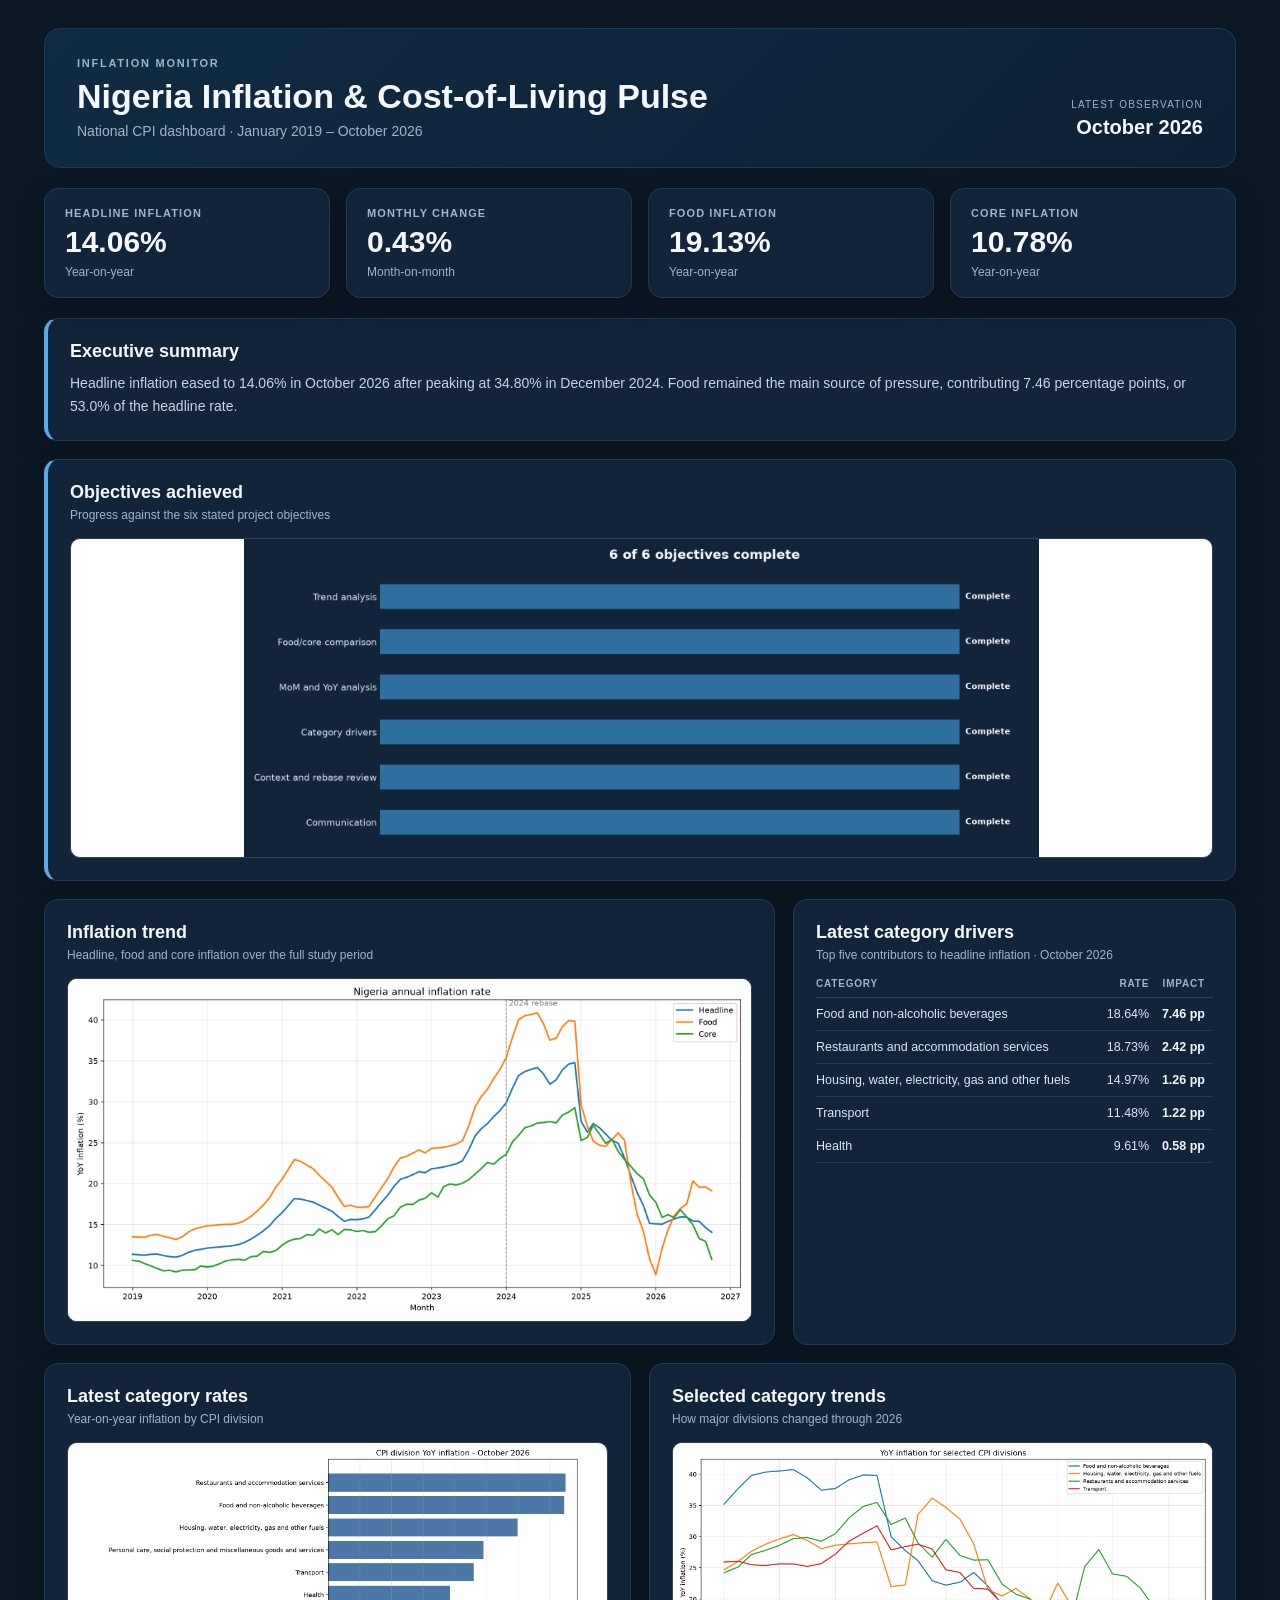
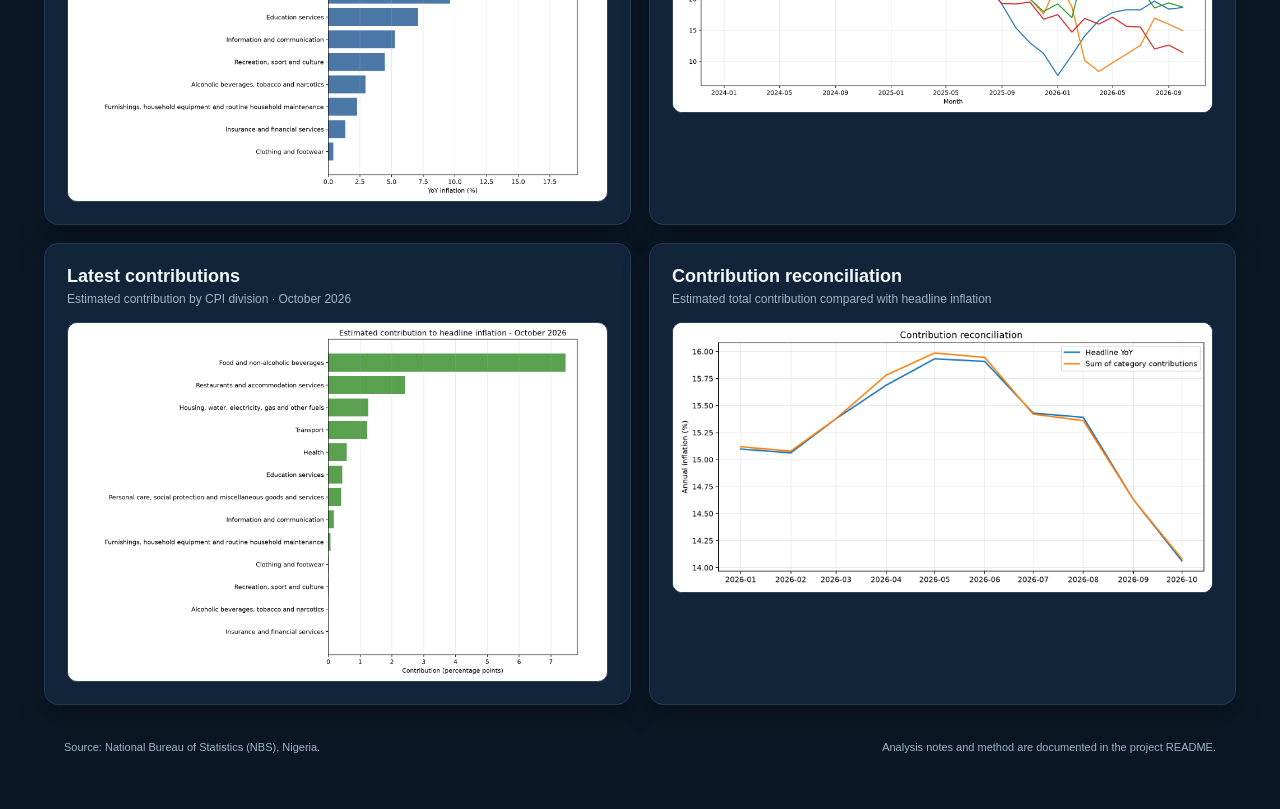
==== dashboard/index.html @ 1569b1d5 "Add dashboard source for language detection" ====
<!doctype html>
<html lang="en">
<head>
<meta charset="utf-8">
<meta name="viewport" content="width=device-width, initial-scale=1">
<title>Nigeria Inflation &amp; Cost-of-Living Pulse — Dashboard</title>
<link rel="stylesheet" href="dashboard.css">
</head>
<body>
<div class="dashboard">
  <header class="hero">
    <div>
      <div class="eyebrow">Inflation monitor</div>
      <h1>Nigeria Inflation &amp; Cost-of-Living Pulse</h1>
      <p>National CPI dashboard · January 2019 – October 2026</p>
    </div>
    <div class="period">
      <span>Latest observation</span>
      <strong>October 2026</strong>
    </div>
  </header>

  <section class="kpis">
    <div class="kpi">
      <div class="label">Headline inflation</div>
      <div class="value">14.06%</div>
      <span class="meta">Year-on-year</span>
    </div>
    <div class="kpi">
      <div class="label">Monthly change</div>
      <div class="value">0.43%</div>
      <span class="meta">Month-on-month</span>
    </div>
    <div class="kpi">
      <div class="label">Food inflation</div>
      <div class="value">19.13%</div>
      <span class="meta">Year-on-year</span>
    </div>
    <div class="kpi">
      <div class="label">Core inflation</div>
      <div class="value">10.78%</div>
      <span class="meta">Year-on-year</span>
    </div>
  </section>

  <section class="panel summary">
    <h2>Executive summary</h2>
    <p>Headline inflation eased to 14.06% in October 2026 after peaking at 34.80% in December 2024. Food remained the main source of pressure, contributing 7.46 percentage points, or 53.0% of the headline rate.</p>
  </section>

  <section class="panel objectives">
    <h2>Objectives achieved</h2>
    <p class="kicker">Progress against the six stated project objectives</p>
    <div class="chart"><img src="objectives_achieved.png" alt="All six project objectives marked complete"></div>
  </section>

  <div class="main-grid">
    <section class="panel primary">
      <h2>Inflation trend</h2>
      <p class="kicker">Headline, food and core inflation over the full study period</p>
      <div class="chart"><img src="inflation_trends.png" alt="Headline, food and core inflation trend"></div>
    </section>

    <section class="panel">
      <h2>Latest category drivers</h2>
      <p class="kicker">Top five contributors to headline inflation · October 2026</p>
      <table>
        <thead>
          <tr><th>Category</th><th class="num">Rate</th><th class="num">Impact</th></tr>
        </thead>
        <tbody><tr><td>Food and non-alcoholic beverages</td><td class='num'>18.64%</td><td class='num strong'>7.46 pp</td></tr><tr><td>Restaurants and accommodation services</td><td class='num'>18.73%</td><td class='num strong'>2.42 pp</td></tr><tr><td>Housing, water, electricity, gas and other fuels</td><td class='num'>14.97%</td><td class='num strong'>1.26 pp</td></tr><tr><td>Transport</td><td class='num'>11.48%</td><td class='num strong'>1.22 pp</td></tr><tr><td>Health</td><td class='num'>9.61%</td><td class='num strong'>0.58 pp</td></tr></tbody>
      </table>
    </section>
  </div>

  <div class="chart-grid">
    <section class="panel">
      <h2>Latest category rates</h2>
      <p class="kicker">Year-on-year inflation by CPI division</p>
      <div class="chart"><img src="category_yoy_latest.png" alt="Latest CPI division inflation rates"></div>
    </section>

    <section class="panel">
      <h2>Selected category trends</h2>
      <p class="kicker">How major divisions changed through 2026</p>
      <div class="chart"><img src="key_category_trends.png" alt="Selected CPI division trends"></div>
    </section>

    <section class="panel">
      <h2>Latest contributions</h2>
      <p class="kicker">Estimated contribution by CPI division · October 2026</p>
      <div class="chart"><img src="weighted_contribution_latest.png" alt="Estimated category contributions"></div>
    </section>

    <section class="panel">
      <h2>Contribution reconciliation</h2>
      <p class="kicker">Estimated total contribution compared with headline inflation</p>
      <div class="chart"><img src="contribution_reconciliation.png" alt="Contribution reconciliation"></div>
    </section>
  </div>

  <footer>
    <span>Source: National Bureau of Statistics (NBS), Nigeria.</span>
    <span>Analysis notes and method are documented in the project README.</span>
  </footer>
</div>
</body>
</html>
---- dashboard/dashboard.css ----
* { box-sizing: border-box; }
body {
  margin: 0;
  font-family: Segoe UI, Arial, sans-serif;
  color: #dbe7f3;
  background: #0b1725;
}
.dashboard { max-width: 1240px; margin: 0 auto; padding: 28px 24px 40px; }
.hero {
  background: linear-gradient(135deg, #102b43, #0d2135);
  border: 1px solid #1e3a55;
  border-radius: 16px;
  padding: 28px 32px;
  display: flex;
  align-items: flex-end;
  justify-content: space-between;
  gap: 24px;
}
.eyebrow {
  font-size: 11px;
  letter-spacing: .16em;
  text-transform: uppercase;
  color: #9fb4c9;
  font-weight: 700;
}
.hero h1 { margin: 8px 0 7px; font-size: clamp(24px, 3vw, 34px); line-height: 1.15; color: #f4f8fc; }
.hero p { margin: 0; color: #9fb4c9; font-size: 14px; }
.period { text-align: right; min-width: 170px; }
.period span { display: block; font-size: 10px; letter-spacing: .12em; text-transform: uppercase; color: #9fb4c9; }
.period strong { display: block; margin-top: 6px; font-size: 20px; color: #f4f8fc; }
.kpis {
  display: grid;
  grid-template-columns: repeat(4, minmax(0, 1fr));
  gap: 16px;
  margin: 20px 0;
}
.kpi, .panel {
  background: #11243a;
  border: 1px solid #213b56;
  border-radius: 14px;
  padding: 18px 20px;
  box-shadow: 0 12px 28px rgba(0, 0, 0, .22);
}
.panel { padding: 22px; }
.kpi .label { font-size: 11px; letter-spacing: .1em; text-transform: uppercase; color: #9fb4c9; font-weight: 800; }
.kpi .value { margin-top: 8px; font-size: 30px; font-weight: 800; color: #f4f8fc; line-height: 1; }
.kpi .meta { display: block; margin-top: 8px; color: #9fb4c9; font-size: 12px; }
.panel h2 { margin: 0; font-size: 18px; color: #f4f8fc; }
.kicker { margin: 5px 0 16px; color: #9fb4c9; font-size: 12px; }
.summary { margin-bottom: 18px; border-left: 4px solid #5aa9e6; }
.summary p { margin: 10px 0 0; font-size: 14px; line-height: 1.65; color: #c6d5e4; }
.objectives { margin-bottom: 18px; border-left: 4px solid #5aa9e6; }
.objectives .chart img { max-height: 320px; }
.main-grid, .chart-grid { display: grid; gap: 18px; }
.main-grid { grid-template-columns: minmax(0, 1.65fr) minmax(320px, 1fr); align-items: stretch; }
.chart-grid { grid-template-columns: repeat(2, minmax(0, 1fr)); margin-top: 18px; }
.chart img {
  display: block;
  width: 100%;
  max-height: 360px;
  object-fit: contain;
  background: #fff;
  border: 1px solid #2b425b;
  border-radius: 10px;
}
.primary .chart img { max-height: 430px; }
table { width: 100%; border-collapse: collapse; font-size: 12.5px; }
th {
  text-align: left;
  font-size: 10px;
  letter-spacing: .08em;
  text-transform: uppercase;
  color: #9fb4c9;
  padding: 0 8px 8px 0;
  border-bottom: 1px solid #2b425b;
}
td { padding: 9px 8px 9px 0; border-bottom: 1px solid #213b56; vertical-align: top; }
.num { text-align: right; white-space: nowrap; }
.strong { font-weight: 800; color: #f4f8fc; }
footer {
  margin-top: 20px;
  padding: 16px 20px;
  display: flex;
  justify-content: space-between;
  gap: 16px;
  flex-wrap: wrap;
  color: #9fb4c9;
  font-size: 11px;
}
@media (max-width: 980px) {
  .kpis { grid-template-columns: repeat(2, minmax(0, 1fr)); }
  .main-grid, .chart-grid { grid-template-columns: 1fr; }
}
@media (max-width: 620px) {
  .dashboard { padding: 16px 12px 28px; }
  .hero { align-items: flex-start; flex-direction: column; padding: 22px; }
  .period { text-align: left; }
  .kpis { grid-template-columns: 1fr; }
  .panel { padding: 18px; }
}
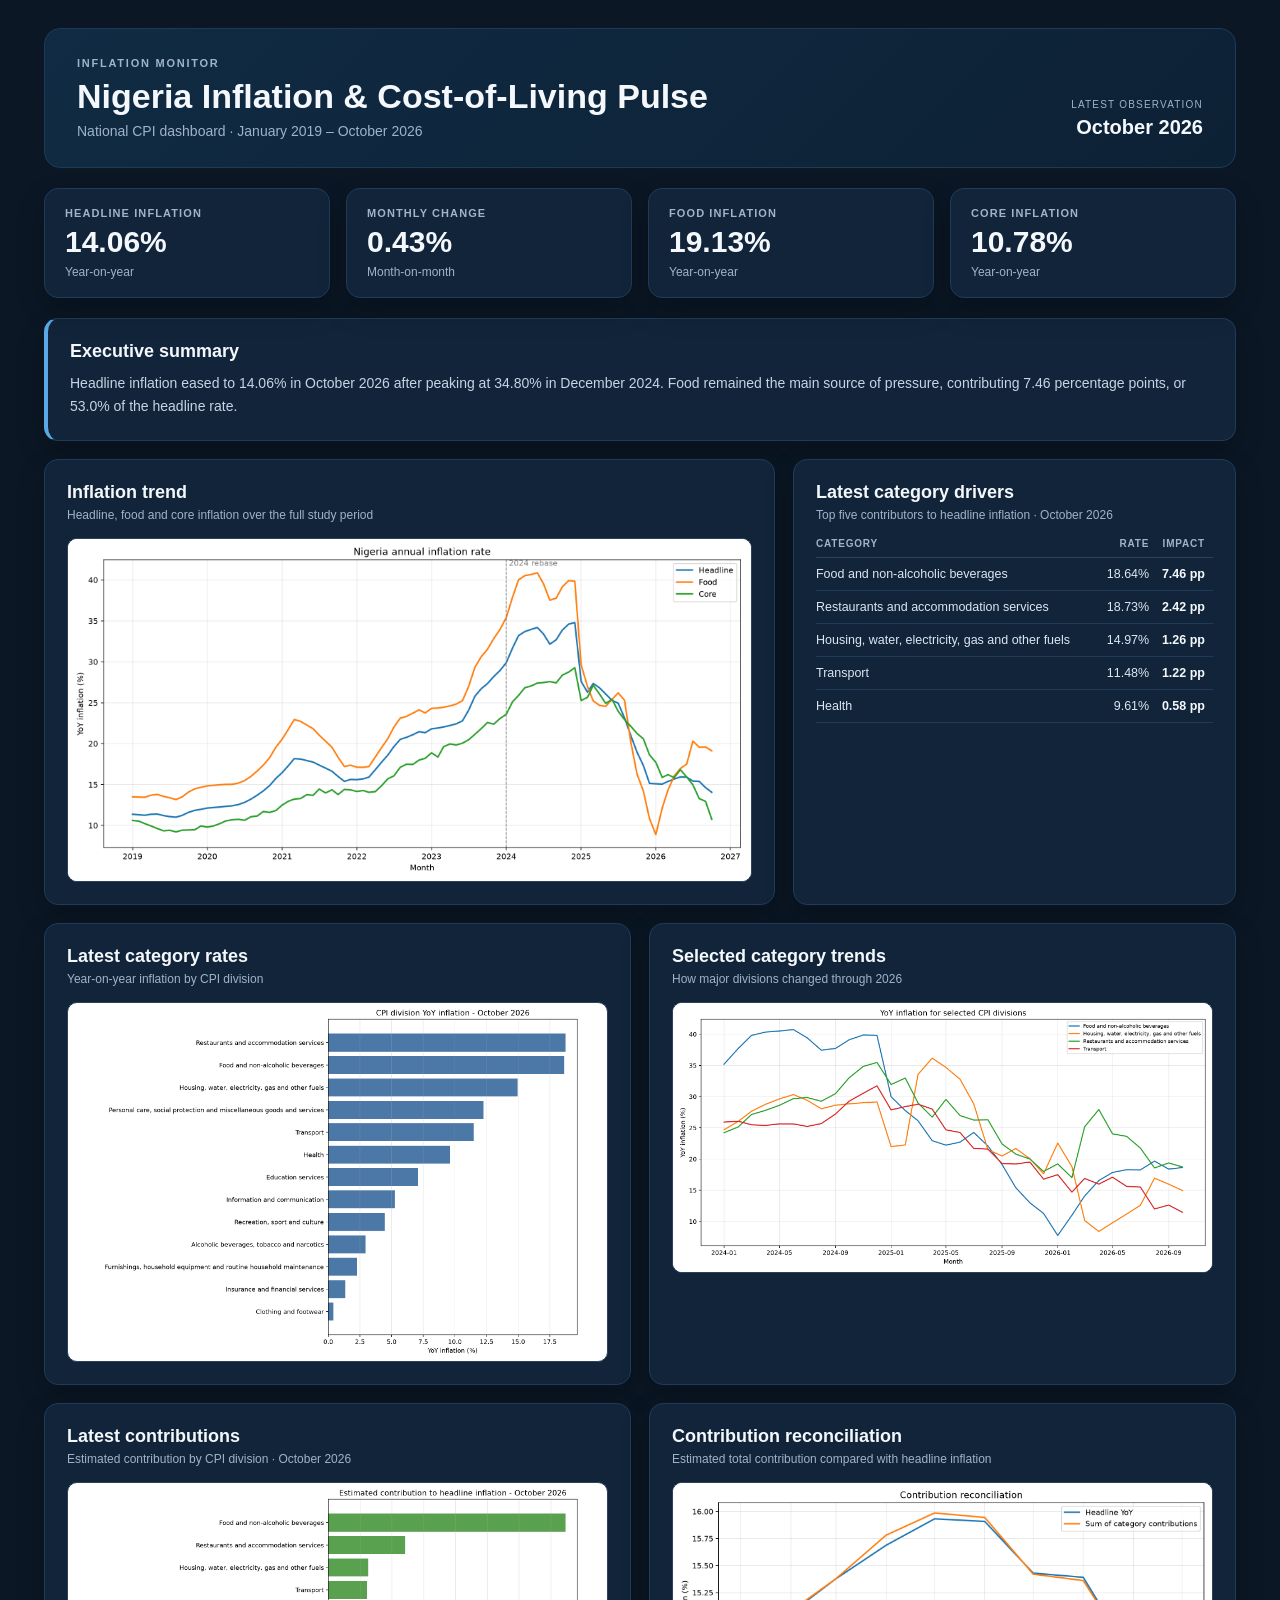
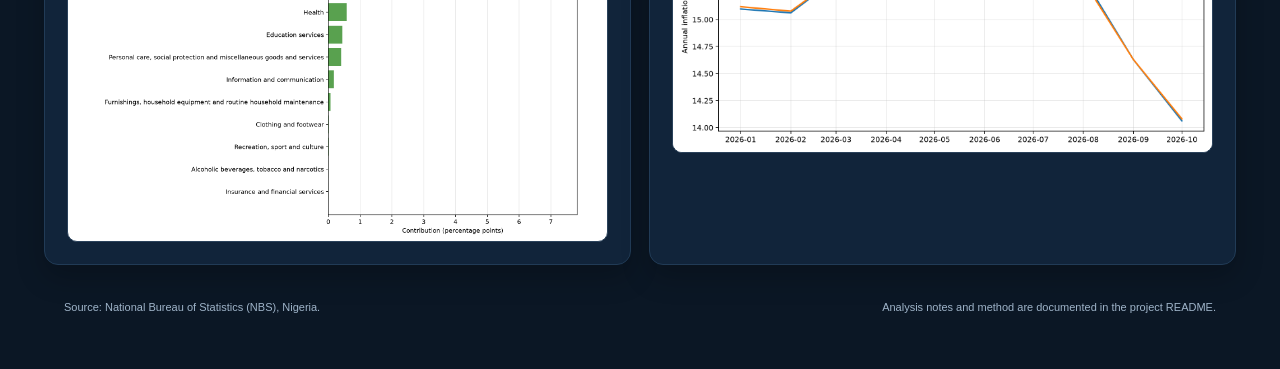
==== commit 7112465c: "Remove objectives visual from dashboard" ====
--- a/dashboard/index.html
+++ b/dashboard/index.html
@@ -46,12 +46,6 @@
   <section class="panel summary">
     <h2>Executive summary</h2>
     <p>Headline inflation eased to 14.06% in October 2026 after peaking at 34.80% in December 2024. Food remained the main source of pressure, contributing 7.46 percentage points, or 53.0% of the headline rate.</p>
-  </section>
-
-  <section class="panel objectives">
-    <h2>Objectives achieved</h2>
-    <p class="kicker">Progress against the six stated project objectives</p>
-    <div class="chart"><img src="objectives_achieved.png" alt="All six project objectives marked complete"></div>
   </section>
 
   <div class="main-grid">
--- a/dashboard/dashboard.css
+++ b/dashboard/dashboard.css
@@ -49,8 +49,6 @@
 .kicker { margin: 5px 0 16px; color: #9fb4c9; font-size: 12px; }
 .summary { margin-bottom: 18px; border-left: 4px solid #5aa9e6; }
 .summary p { margin: 10px 0 0; font-size: 14px; line-height: 1.65; color: #c6d5e4; }
-.objectives { margin-bottom: 18px; border-left: 4px solid #5aa9e6; }
-.objectives .chart img { max-height: 320px; }
 .main-grid, .chart-grid { display: grid; gap: 18px; }
 .main-grid { grid-template-columns: minmax(0, 1.65fr) minmax(320px, 1fr); align-items: stretch; }
 .chart-grid { grid-template-columns: repeat(2, minmax(0, 1fr)); margin-top: 18px; }
